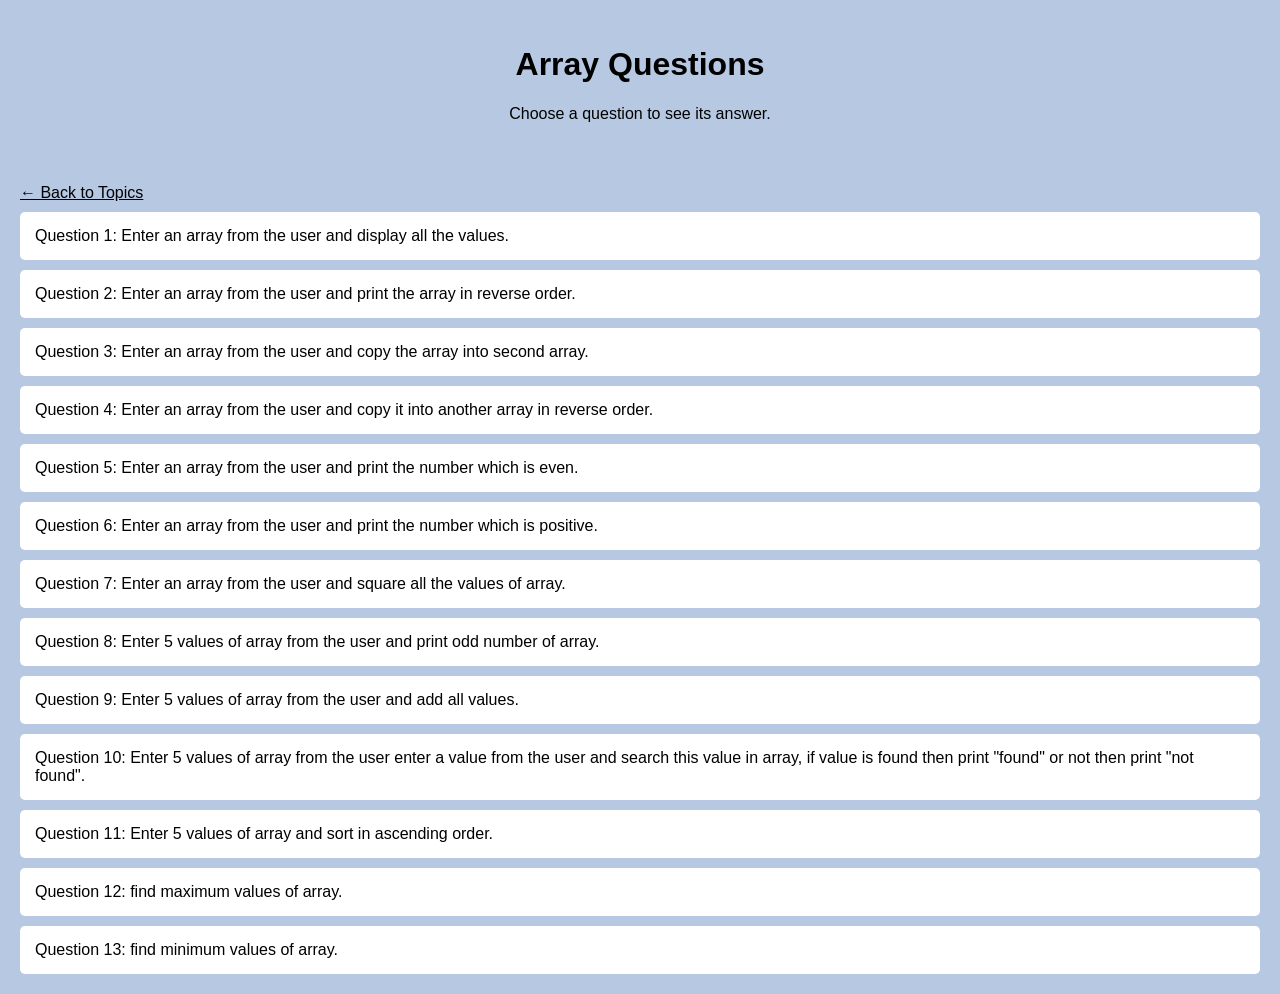
==== arrays.html @ 446d237d "Add files via upload" ====
<!DOCTYPE html>
<html>
<head>
	<title>Array Questions</title>
	<link rel="stylesheet" href="style1.css">
	<script src="script1.js" defer></script>
</head>

<body>


   <header>
	<h1>Array Questions</h1>
	<p>Choose a question to see its answer.</p>
   </header>


   <main>
	<a href="index1.html" class="back">← Back to Topics</a>


	<div class="question" onclick="showAnswer('q1')">
	   Question 1: Enter an array from the user and display all the values.
	</div>
	
	<div class="answer" id="q1">	   
	   <h3>Code</h3>
	   <pre>
#include &lt;stdio.h&gt;
#include &lt;string.h&gt;
void main(){
   char array[5];
   int i;
   printf("Enter the array(size limit: 5): \n");
   for(i=0;i&lt;5;i++){
   fflush(stdin);
   printf("%d :",i+1);
   scanf("%c",&array[i]);
   }
   printf("Printing the array: ");
   for(i=0;i&lt;5;i++){
   printf("%c",array[i]);
   }
}

	   </pre>

	  <h3>Output</h3>
	   <pre>
	   
Enter the array(size limit: 5):
1 :1
2 :2
3 :3
4 :4
5 :5
Printing the array: 1 2 3 4 5	
	</pre>   
	</div>
 

	<div class="question" onclick="showAnswer('q2')">
	   Question 2: Enter an array from the user and print the array in reverse order.
	</div>
	
	<div class="answer" id="q2">	   
	   <h3>Code</h3>
	   <pre>
#include &lt;stdio.h&gt;
#include &lt;string.h&gt;
void main(){
   char array[5];
   int i;
   printf("Enter the array(size limit: 5): \n");
   for(i=0;i&lt;5;i++){
   fflush(stdin);
   printf("%d.) value: ",i+1);
   scanf("%c",&array[i]);
   }
   printf("Printing the array in reverse: ");
   for(i=4;i>=0;i--){
   printf("%c",array[i]);
   }
}

  
	   </pre>

	  <h3>Output</h3>
	    <pre>
Enter the array(size limit: 5): 
1.) value: 1
2.) value: 2
3.) value: 3
4.) value: 4
5.) value: 5
Printing the array in reverse: 5 4 3 2 1
	   </pre>
	   
	</div>


	<div class="question" onclick="showAnswer('q3')">
	   Question 3: Enter an array from the user and copy the array into second array.
	</div>
	
	<div class="answer" id="q3">	   
	   <h3>Code</h3>
	    <pre>
#include &lt;stdio.h&gt;
#include &lt;string.h&gt;
void main(){
   char array1[5],array2[5];
   int i;
   printf("Enter the array1(size limit: 5): \n");
   for(i=0;i&lt;5;i++){
   fflush(stdin);
   printf("%d.) value: ",i+1);
   scanf("%c",&array1[i]);
   }
   for(i=0;i&lt;5;i++){
   array2[i]=array1[i];
   }
   printf("Printing the copied array2: ");
   for(i=0;i&lt;5;i++){
    printf("%c",array2[i]);
   }
}

	   </pre>

	  <h3>Output</h3>
	    <pre>
Enter the array1(size limit: 5): 
1.) value: 1
2.) value: 2
3.) value: 3
4.) value: 4
5.) value: 5
Printing the copied array2: 1 2 3 4 5
	   </pre>

	   
	   
	</div>


	<div class="question" onclick="showAnswer('q4')">
	   Question 4: Enter an array from the user and copy it into another array in reverse order. 
	</div>
	
	<div class="answer" id="q4">	   
	   <h3>Code</h3>
	   <pre>
#include &lt;stdio.h&gt;
void main(){
   char array1[5],array2[5];
   int i;
   printf("Enter the array1(size limit: 5): \n");
   for(i=0;i&lt;5;i++){
   fflush(stdin);
   printf("%d.) value: ",i+1);
   scanf("%c",&array1[i]);
   }
   for(i=0;i&lt;5;i++){
   array2[i]=array1[5-1-i];
   }
   printf("Printing the reverse copied array2: ");
   for(i=0;i&lt;5;i++){
    printf("%c",array2[i]);
   }
}



	   </pre>

	  <h3>Output</h3>
	   <pre>
Enter the array1(size limit: 5): 
1.) value: 1
2.) value: 2
3.) value: 3
4.) value: 4
5.) value: 5
Printing the reverse copied array2: 5 4 3 2 1
	   </pre>
	   
	</div>


	<div class="question" onclick="showAnswer('q5')">
	   Question 5: Enter an array from the user and print the number which is even.
	</div>
	
	<div class="answer" id="q5">	   
	   <h3>Code</h3>
	    <pre>
#include &lt;stdio.h&gt;
void main(){
   int array[5];
   int i;
   printf("Enter the array(size limit: 5): \n");
   for(i=0;i&lt;5;i++){
   fflush(stdin);
   printf("%d.) value: ",i+1);
   scanf("%c",&array[i]);
   }
     printf("Printing the even part of array: ");
   for(i=0;i&lt;5;i++){
   if(array[i]%2==0)
    printf("%c",array[i]);
   }
}


	   </pre>

	  <h3>Output</h3>
	   <pre>
Enter the array(size limit: 5): 
1.) value: 1
2.) value: 2
3.) value: 3
4.) value: 4
5.) value: 5
Printing the even part of array: 2 4
	   </pre>
  
	</div>


	<div class="question" onclick="showAnswer('q6')">
	   Question 6: Enter an array from the user and print the number which is positive.
	</div>
	
	<div class="answer" id="q6">	   
	   <h3>Code</h3>
	   <pre>
#include &lt;stdio.h&gt;
void main(){
   int array[5];
   int i;
   printf("Enter the array(size limit: 5): \n");
   for(i=0;i&lt;5;i++){
   fflush(stdin);
   printf("%d.) value: ",i+1);
   scanf("%d",&array[i]);
   }
     printf("Printing the positive part of array: ");
   for(i=0;i&lt;5;i++){
   if(array[i]&gt;0)
    printf("%d",array[i]);
   }
}

	   </pre>

	  <h3>Output</h3>
	   <pre>
Enter the array(size limit: 5): 
1.) value: 1
2.) value: -2
3.) value: 3
4.) value: -4
5.) value: -5
Printing the positive part of array: 1 3
	   </pre>
   
	</div>


	<div class="question" onclick="showAnswer('q7')">
	   Question 7: Enter an array from the user and square all the values of array. 
	</div>
	
	<div class="answer" id="q7">	   
	   <h3>Code</h3>
	   <pre>
#include &lt;stdio.h&gt;
void main(){
   int array[5];
   int i;
   printf("Enter the array(size limit: 5): \n");
   for(i=0;i&lt;5;i++){
   fflush(stdin);
   printf("%d.) value: ",i+1);
   scanf("%d",&array[i]);
   }
   for(i=0;i&lt;5;i++){
   array[i]=array[i]*array[i];
   }
     printf("Printing the modified array(every number is squared): ");
   for(i=0;i&lt;5;i++){
    printf("%d",array[i]);
   }
}


	   </pre>

	  <h3>Output</h3>
	    <pre>
Enter the array(size limit: 5): 
1.) value: 1
2.) value: 2
3.) value: 3
4.) value: 4
5.) value: 5
Printing the modified array(every number is squared): 1 4 9 16 25
	   </pre>   
	   
	</div>


	<div class="question" onclick="showAnswer('q8')">
	   Question 8: Enter 5 values of array from the user and print odd number of array.
	</div>
	
	<div class="answer" id="q8">	   
	   <h3>Code</h3>
	   <pre>
#include &lt;stdio.h&gt;
void main(){
   int array[5];
   int i;
   printf("Enter the array(size limit: 5): \n");
   for(i=0;i&lt;5;i++){
   fflush(stdin);
   printf("%d.) value: ",i+1);
   scanf("%d",&array[i]);
   }
  
     printf("Printing the odd part of array: ");
   for(i=0;i&lt;5;i++){
   if(array[i]%2!=0)
    printf("%d",array[i]);
   }
}

	   </pre>

	  <h3>Output</h3>
	   <pre>
Enter the array(size limit: 5): 
1.) value: 1
2.) value: 2
3.) value: 3
4.) value: 4
5.) value: 5
Printing the odd part of array: 13  5
	   </pre>
	   
	</div>


	<div class="question" onclick="showAnswer('q9')">
	   Question 9: Enter 5 values of array from the user and add all values.
	</div>
	
	<div class="answer" id="q9">	   
	   <h3>Code</h3>
	    <pre>
#include &lt;stdio.h&gt;
void main(){
   int array[5];
   int i, sum=0;
   printf("Enter the array(size limit: 5): \n");
   for(i=0;i&lt;5;i++){
   fflush(stdin);
   printf("%d.) value: ",i+1);
   scanf("%d",&array[i]);
   }
   for(i=0;i&lt;5;i++){
   sum=array[i]+sum;
   }
     printf("sum of all the values: %d",sum);
  
}

	   </pre>

	  <h3>Output</h3>
	    <pre>
Enter the array(size limit: 5): 
1.) value: 1
2.) value: 2
3.) value: 3
4.) value: 4
5.) value: 5
sum of all the values: 1 5
	   </pre>  
	   
	</div>


	<div class="question" onclick="showAnswer('q10')">
	   Question 10: Enter 5 values of array from the user enter a value from the user and search this value in array, if value is found then print 		   		"found" or not then print "not found".
	</div>
	
	<div class="answer" id="q10">	   
	   <h3>Code</h3>
	    <pre>
#include &lt;stdio.h&gt;
void main(){
   int array[5];
   int i, c;
   printf("Enter the array(size limit: 5): \n");
   for(i=0;i&lt;5;i++){
   fflush(stdin);
   printf("%d.) value: ",i+1);
   scanf("%d",&array[i]);
   }
   printf("Enter the value to search: ");
   scanf("%d",&c);
   for(i=0;i&lt;5;i++){
   if(array[i]==c){
   printf("Found");
   goto jump;
   }
   } 
   printf("Not Found");
   jump:
}

	   </pre>

	  <h3>Output</h3>
	    <pre>
Enter the array(size limit: 5): 
1.) value: 1
2.) value: 2
3.) value: 3
4.) value: 4
5.) value: 5
Enter the value to search: 1
Found 
	   </pre>   
	   
	</div>


	<div class="question" onclick="showAnswer('q11')">
	   Question 11: Enter 5 values of array and sort in ascending order.
	</div>
	
	<div class="answer" id="q11">	   
	   <h3>Code</h3>
	  <pre>
#include &lt;stdio.h&gt;
void main(){
   int array[5];
   int i,j,temp;
   printf("Enter the array(size limit: 5): \n");
   for(i=0;i&lt;5;i++){
   fflush(stdin);
   printf("%d.) value: ",i+1);
   scanf("%d",&array[i]);
   }
   for(i=0;i&lt;5;i++){
   for(j=i+1;j&lt;5;j++){
   if(array[i]&gt;array[j]){
   temp=array[j];
   array[j]=array[i];
   array[i]=temp;}
   }
   }
    printf("Printing the array in ascending order: \n ");
   for(i=0;i&lt;5;i++){
    printf("%d",array[i]);
   }
}



	   </pre>

	  <h3>Output</h3>
	    <pre>
Enter the array(size limit: 5): 
1.) value: 1
2.) value: 4
3.) value: 3
4.) value: 5
5.) value: 2
Printing the array in ascending order: 
 1 2 3 4 5
	   </pre>

	</div>


	<div class="question" onclick="showAnswer('q12')">
	   Question 12: find maximum values of array.
	</div>
	
	<div class="answer" id="q12">	   
	   <h3>Code</h3>
	    <pre>
#include &lt;stdio.h&gt;
void main(){
   int array[5];
   int i, check=0;
   printf("Enter the array(size limit: 5): \n");
   for(i=0;i&lt;5;i++){
   fflush(stdin);
   printf("%d.) value: ",i+1);
   scanf("%d",&array[i]);
   }
   for(i=0;i&lt;5;i++){
   if(check &lt;array[i]){
   check=array[i];
   }
   }
   printf("Maximum value of array %d",check);
}

	   </pre>

	  <h3>Output</h3>
	   <pre>
Enter the array(size limit: 5): 
1.) value: 1
2.) value: 2
3.) value: 3
4.) value: 4
5.) value: 5
Maximum value of array 5
	   </pre>

	</div>


	<div class="question" onclick="showAnswer('q13')">
	   Question 13: find minimum values of array.
	</div>
	
	<div class="answer" id="q13">	   
	   <h3>Code</h3>
	    <pre>
#include &lt;stdio.h&gt;
void main(){
   int array[5];
   int i, check=array[0];
   printf("Enter the array(size limit: 5): \n");
   for(i=0;i&lt;5;i++){
   fflush(stdin);
   printf("%d.) value: ",i+1);
   scanf("%d",&array[i]);
   }
   for(i=0;i&lt;5;i++){
   if(check&gt;array[i]){
   check=array[i];
   }
   }
   printf("Minimum value of array %d",check);
}

	   </pre>

	  <h3>Output</h3>
	    <pre>
Enter the array(size limit: 5): 
1.) value: 1
2.) value: 2
3.) value: 3
4.) value: 4
5.) value: 5
Minimum value of array 1
	   </pre>
	   
	</div>

   </main>

</body>
</html>
---- style1.css ----
body{
	font-family:Arial;
	background-color:#B7C9E2;
	color:black;
	margin:0;
}

header{
	text-align:center;
	padding:25px;
	color:black;
}

main{
	margin:20px;
}

.topics{
	display:flex;
	flex-wrap:wrap;
	gap:15px;
}

.topic-card{
	width:200px;
	padding:20px;
	border-radius:10px;
	text-decoration:none;
	color:black;
	background-color:white;
	border:1px solid black;
	
}

.question{
	background-color:white;
	color:black;
	padding:15px;
	margin-top:10px;
	cursor:pointer;
	border-radius:5px;
}

.answer{
	display:none;
	background-color:white;
	color:black;
	padding:15px;
}

a
{
	color:black;
}
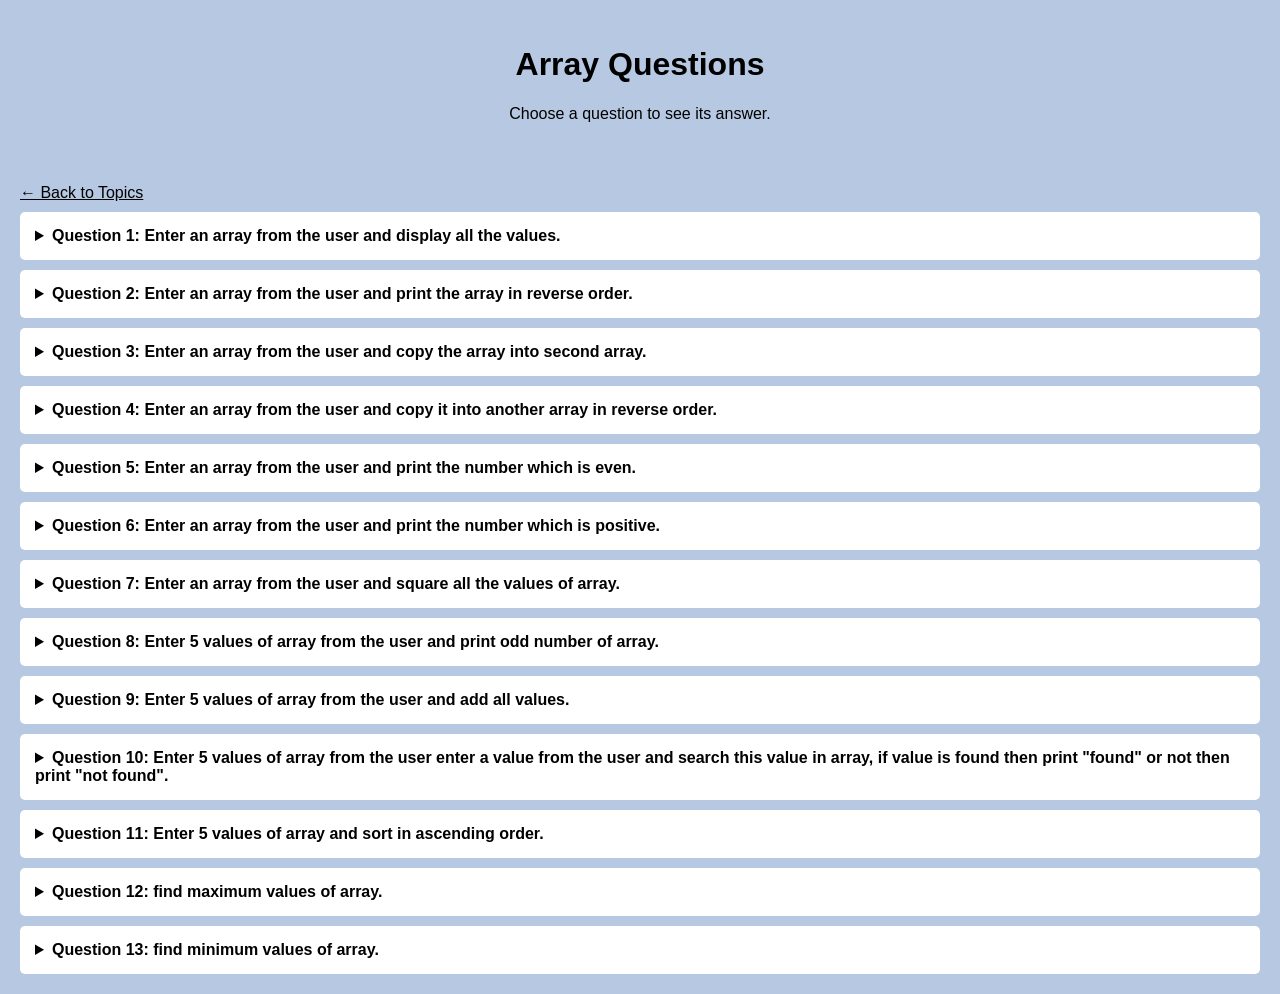
==== commit 5c86600f: "upload new files" ====
--- a/arrays.html
+++ b/arrays.html
@@ -3,8 +3,7 @@
 <head>
 	<title>Array Questions</title>
 	<link rel="stylesheet" href="style1.css">
-	<script src="script1.js" defer></script>
-</head>
+	</head>
 
 <body>
 
@@ -16,14 +15,14 @@
 
 
    <main>
-	<a href="index1.html" class="back">← Back to Topics</a>
-
-
-	<div class="question" onclick="showAnswer('q1')">
-	   Question 1: Enter an array from the user and display all the values.
-	</div>
-	
-	<div class="answer" id="q1">	   
+	<a href="index.html" class="back">← Back to Topics</a>
+
+<details>
+
+<summary> Question 1: Enter an array from the user and display all the values.
+	</summary>
+	
+	<div class="answer">	   
 	   <h3>Code</h3>
 	   <pre>
 #include &lt;stdio.h&gt;
@@ -58,12 +57,13 @@
 	</pre>   
 	</div>
  
-
-	<div class="question" onclick="showAnswer('q2')">
-	   Question 2: Enter an array from the user and print the array in reverse order.
-	</div>
-	
-	<div class="answer" id="q2">	   
+</details>
+	
+<details>
+	<summary>Question 2: Enter an array from the user and print the array in reverse order.
+	</summary>
+	
+	<div class="answer">	   
 	   <h3>Code</h3>
 	   <pre>
 #include &lt;stdio.h&gt;
@@ -98,13 +98,14 @@
 	   </pre>
 	   
 	</div>
-
-
-	<div class="question" onclick="showAnswer('q3')">
-	   Question 3: Enter an array from the user and copy the array into second array.
-	</div>
-	
-	<div class="answer" id="q3">	   
+</details>
+
+<details>
+	
+	   <summary>Question 3: Enter an array from the user and copy the array into second array.
+	</summary>
+	
+	<div class="answer">	   
 	   <h3>Code</h3>
 	    <pre>
 #include &lt;stdio.h&gt;
@@ -143,13 +144,13 @@
 	   
 	   
 	</div>
-
-
-	<div class="question" onclick="showAnswer('q4')">
-	   Question 4: Enter an array from the user and copy it into another array in reverse order. 
-	</div>
-	
-	<div class="answer" id="q4">	   
+</details>
+
+<details>	
+	<summary>Question 4: Enter an array from the user and copy it into another array in reverse order. 
+	</summary>
+	
+	<div class="answer">	   
 	   <h3>Code</h3>
 	   <pre>
 #include &lt;stdio.h&gt;
@@ -187,13 +188,14 @@
 	   </pre>
 	   
 	</div>
-
-
-	<div class="question" onclick="showAnswer('q5')">
-	   Question 5: Enter an array from the user and print the number which is even.
-	</div>
-	
-	<div class="answer" id="q5">	   
+</details>
+
+<details>
+	
+	   <summary>Question 5: Enter an array from the user and print the number which is even.
+	</summary>
+	
+	<div class="answer">	   
 	   <h3>Code</h3>
 	    <pre>
 #include &lt;stdio.h&gt;
@@ -228,13 +230,14 @@
 	   </pre>
   
 	</div>
-
-
-	<div class="question" onclick="showAnswer('q6')">
-	   Question 6: Enter an array from the user and print the number which is positive.
-	</div>
-	
-	<div class="answer" id="q6">	   
+</details>
+
+<details>
+	
+	   <summary>Question 6: Enter an array from the user and print the number which is positive.
+	</summary>
+	
+	<div class="answer">	   
 	   <h3>Code</h3>
 	   <pre>
 #include &lt;stdio.h&gt;
@@ -268,13 +271,13 @@
 	   </pre>
    
 	</div>
-
-
-	<div class="question" onclick="showAnswer('q7')">
-	   Question 7: Enter an array from the user and square all the values of array. 
-	</div>
-	
-	<div class="answer" id="q7">	   
+</details>
+
+<details>	
+	   <summary>Question 7: Enter an array from the user and square all the values of array. 
+	</summary>
+	
+	<div class="answer">	   
 	   <h3>Code</h3>
 	   <pre>
 #include &lt;stdio.h&gt;
@@ -311,13 +314,14 @@
 	   </pre>   
 	   
 	</div>
-
-
-	<div class="question" onclick="showAnswer('q8')">
-	   Question 8: Enter 5 values of array from the user and print odd number of array.
-	</div>
-	
-	<div class="answer" id="q8">	   
+</details>
+
+<details>
+	
+	  <summary> Question 8: Enter 5 values of array from the user and print odd number of array.
+	</summary>
+	
+	<div class="answer">	   
 	   <h3>Code</h3>
 	   <pre>
 #include &lt;stdio.h&gt;
@@ -352,13 +356,14 @@
 	   </pre>
 	   
 	</div>
-
-
-	<div class="question" onclick="showAnswer('q9')">
-	   Question 9: Enter 5 values of array from the user and add all values.
-	</div>
-	
-	<div class="answer" id="q9">	   
+</details>
+
+<details>
+	
+	  <summary> Question 9: Enter 5 values of array from the user and add all values.
+	</summary>
+	
+	<div class="answer">	   
 	   <h3>Code</h3>
 	    <pre>
 #include &lt;stdio.h&gt;
@@ -392,13 +397,14 @@
 	   </pre>  
 	   
 	</div>
-
-
-	<div class="question" onclick="showAnswer('q10')">
-	   Question 10: Enter 5 values of array from the user enter a value from the user and search this value in array, if value is found then print 		   		"found" or not then print "not found".
-	</div>
-	
-	<div class="answer" id="q10">	   
+</details>
+
+<details>
+	
+<summary>Question 10: Enter 5 values of array from the user enter a value from the user and search this value in array, if value is found then print 		   		"found" or not then print "not found".
+	</summary>
+	
+	<div class="answer">	   
 	   <h3>Code</h3>
 	    <pre>
 #include &lt;stdio.h&gt;
@@ -438,13 +444,14 @@
 	   </pre>   
 	   
 	</div>
-
-
-	<div class="question" onclick="showAnswer('q11')">
-	   Question 11: Enter 5 values of array and sort in ascending order.
-	</div>
-	
-	<div class="answer" id="q11">	   
+</details>
+
+<details>
+	
+	   <summary>Question 11: Enter 5 values of array and sort in ascending order.
+	</summary>
+	
+	<div class="answer">	   
 	   <h3>Code</h3>
 	  <pre>
 #include &lt;stdio.h&gt;
@@ -488,13 +495,14 @@
 	   </pre>
 
 	</div>
-
-
-	<div class="question" onclick="showAnswer('q12')">
-	   Question 12: find maximum values of array.
-	</div>
-	
-	<div class="answer" id="q12">	   
+</details>
+
+<details>
+	
+	   <summary>Question 12: find maximum values of array.
+	</summary>
+	
+	<div class="answer">	   
 	   <h3>Code</h3>
 	    <pre>
 #include &lt;stdio.h&gt;
@@ -529,13 +537,13 @@
 	   </pre>
 
 	</div>
-
-
-	<div class="question" onclick="showAnswer('q13')">
-	   Question 13: find minimum values of array.
-	</div>
-	
-	<div class="answer" id="q13">	   
+</details>
+
+<details>
+	   <summary>Question 13: find minimum values of array.
+	</summary>
+	
+	<div class="answer">	   
 	   <h3>Code</h3>
 	    <pre>
 #include &lt;stdio.h&gt;
@@ -570,7 +578,7 @@
 	   </pre>
 	   
 	</div>
-
+</details>
    </main>
 
 </body>
--- a/style1.css
+++ b/style1.css
@@ -42,10 +42,27 @@
 }
 
 .answer{
-	display:none;
+	display:block;
 	background-color:white;
 	color:black;
 	padding:15px;
+}
+
+.answer:target{
+	display:block;
+}
+
+details{
+	background-color:white;
+	color:black;
+	padding:15px;
+	margin-top:10px;
+	border-radius:5px;
+}
+
+summary{
+	cursor:pointer;
+	font-weight:bold;
 }
 
 a
